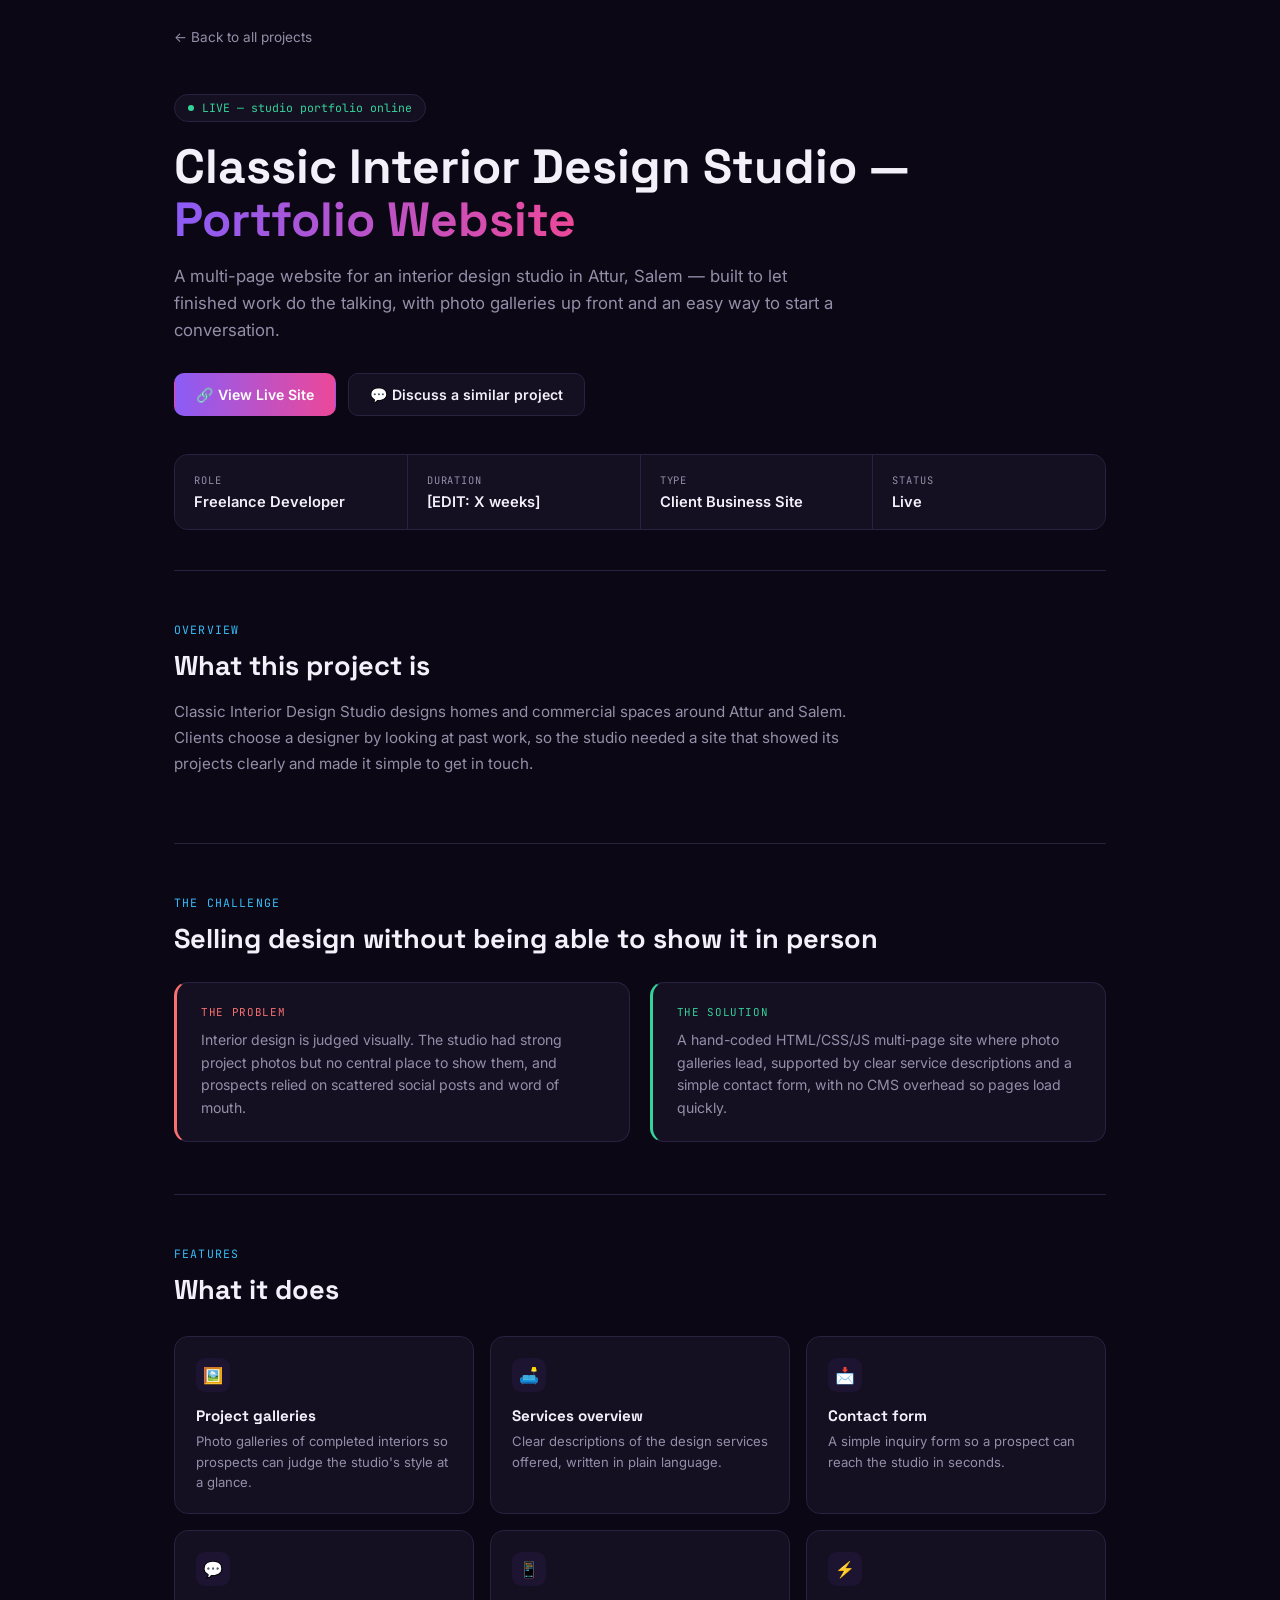
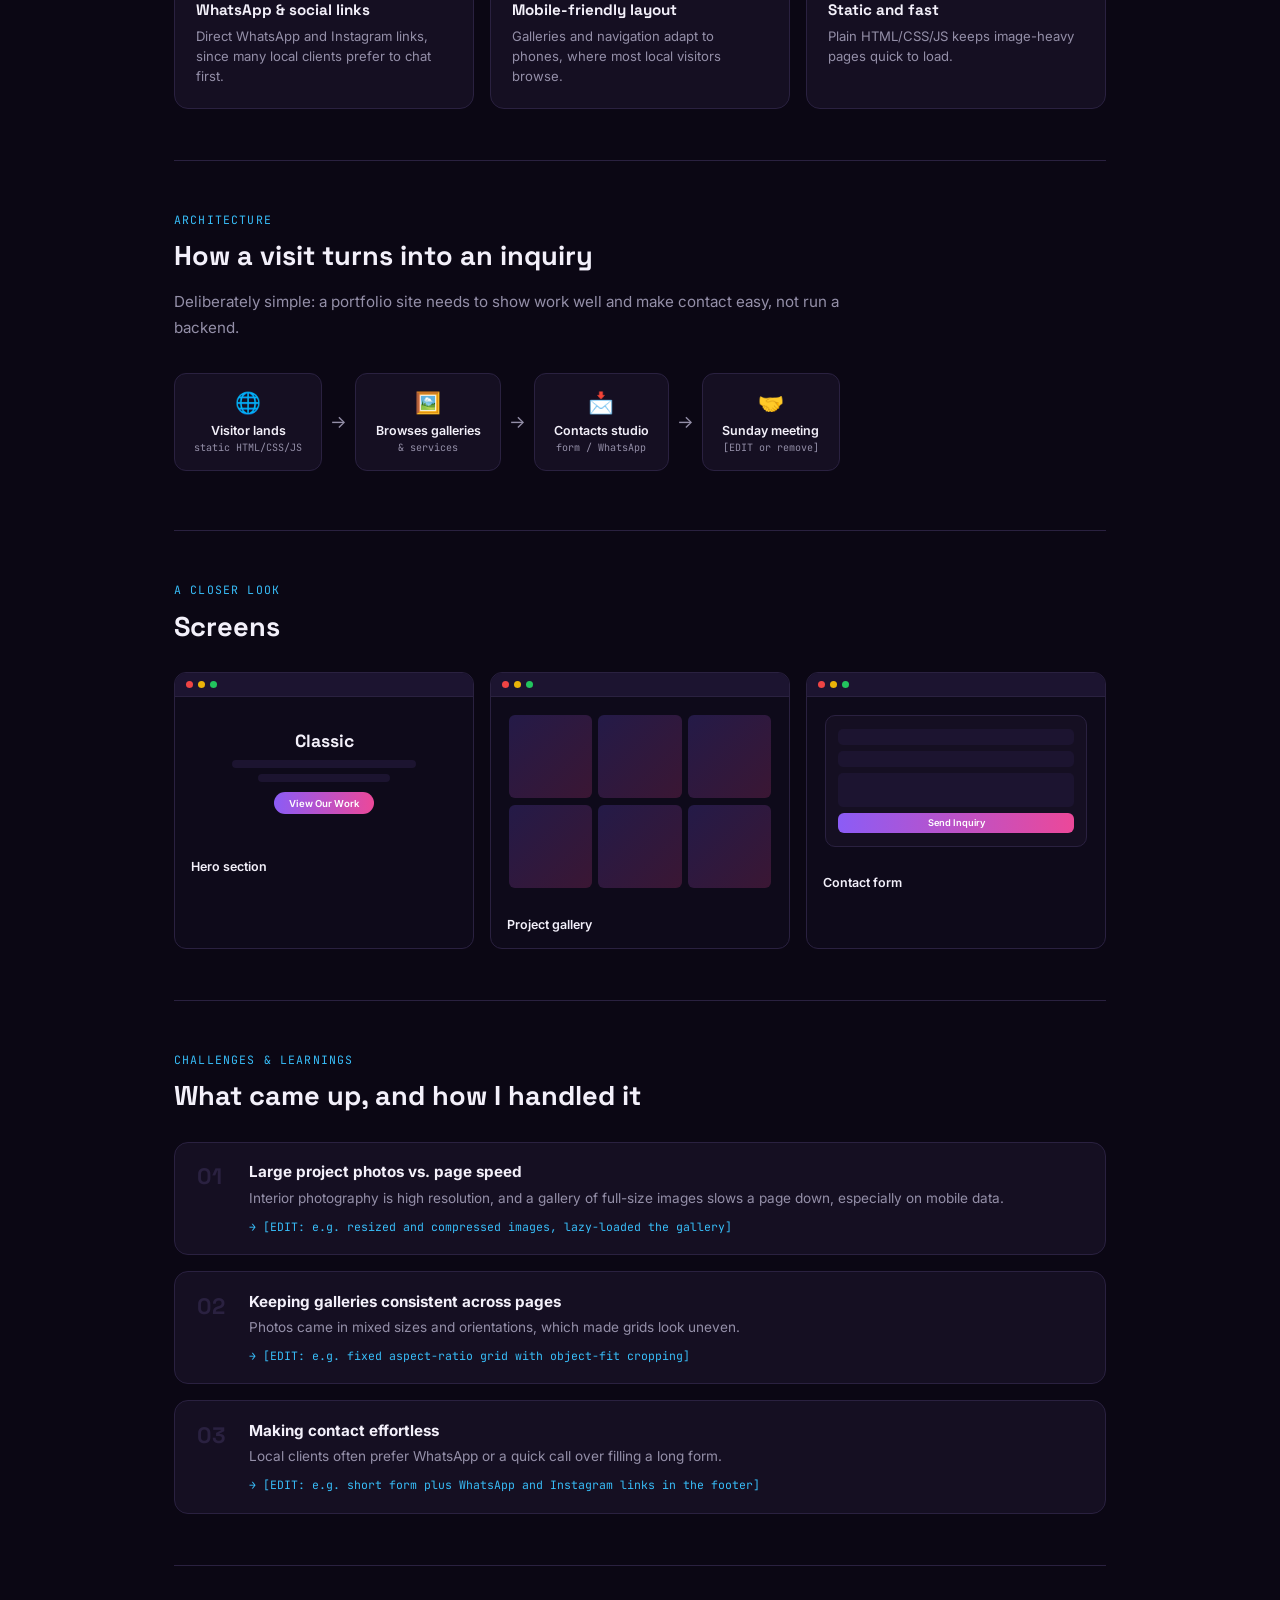
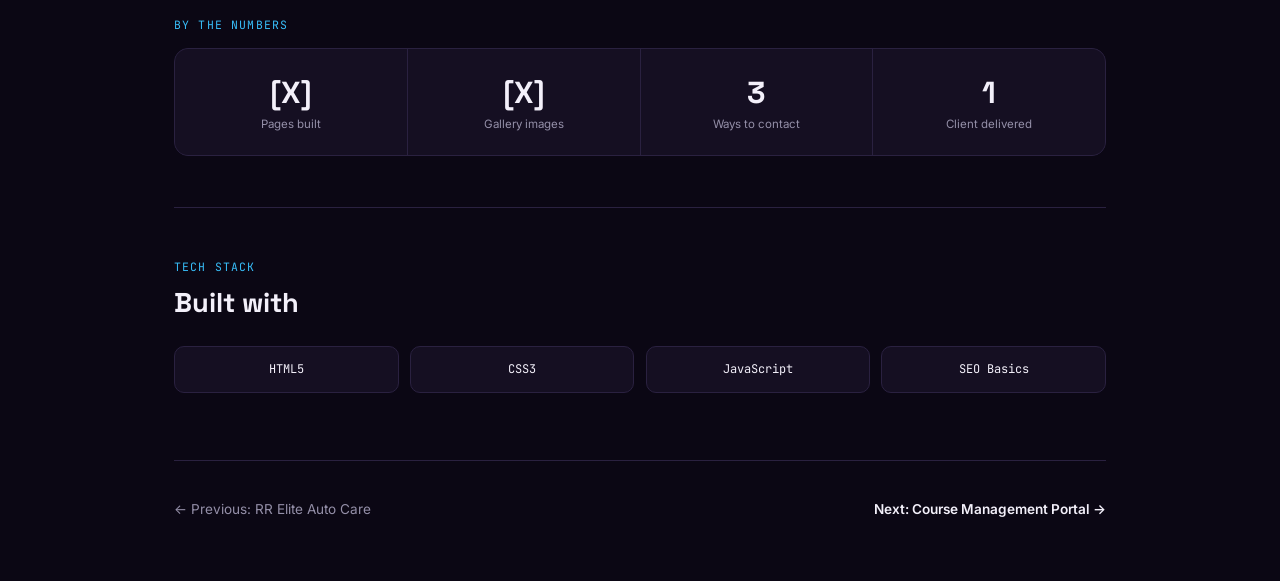
==== classic-interiors-case-study.html @ 4e55f2ac "Add files via upload" ====
<!DOCTYPE html>
<html lang="en">
<head>
<meta charset="UTF-8">
<meta name="viewport" content="width=device-width, initial-scale=1.0">
<title>Classic Interior Design Studio — Case Study</title>
<link rel="preconnect" href="https://fonts.googleapis.com">
<link href="https://fonts.googleapis.com/css2?family=Space+Grotesk:wght@500;700&family=Inter:wght@400;500;600&family=JetBrains+Mono:wght@400;500&display=swap" rel="stylesheet">
<style>
  :root{
    --bg:#0b0714; --surface:#150f22; --surface-2:#1c1430; --border:#2a2140;
    --text:#f3f0fa; --muted:#948fa8; --violet:#8b5cf6; --pink:#ec4899;
    --cyan:#38bdf8; --green:#34d399; --amber:#fbbf24;
  }
  *{box-sizing:border-box;}
  body{margin:0; background:var(--bg); color:var(--text); font-family:'Inter',sans-serif;}
  h1,h2,h3{font-family:'Space Grotesk',sans-serif; font-weight:700; margin:0;}
  .grad{background:linear-gradient(90deg,var(--violet),var(--pink)); -webkit-background-clip:text; background-clip:text; color:transparent;}
  .wrap{max-width:980px; margin:0 auto; padding:0 1.5rem;}
  a{color:inherit;}

  .backnav{padding:1.6rem 0 0;}
  .backlink{display:inline-flex; align-items:center; gap:0.4rem; font-size:0.85rem; color:var(--muted); text-decoration:none;}
  .backlink:hover{color:var(--text);}

  .hero{padding:3rem 0 2.5rem; border-bottom:1px solid var(--border);}
  .status{display:inline-flex; align-items:center; gap:0.5rem; font-family:'JetBrains Mono',monospace; font-size:0.72rem; color:var(--green); border:1px solid var(--border); background:var(--surface); padding:0.35rem 0.8rem; border-radius:20px; margin-bottom:1.2rem;}
  .dot{width:6px; height:6px; border-radius:50%; background:var(--green); animation:pulse 2s infinite;}
  @keyframes pulse{0%{box-shadow:0 0 0 0 rgba(52,211,153,.5);} 70%{box-shadow:0 0 0 8px rgba(52,211,153,0);} 100%{box-shadow:0 0 0 0 rgba(52,211,153,0);}}
  .hero h1{font-size:clamp(2rem,4.6vw,3rem); line-height:1.1; margin-bottom:0.9rem;}
  .hero .tagline{font-size:1.05rem; color:var(--muted); max-width:60ch; line-height:1.6; margin-bottom:1.8rem;}
  .cta-row{display:flex; flex-wrap:wrap; gap:0.8rem;}
  .btn{display:inline-flex; align-items:center; gap:0.5rem; font-size:0.88rem; font-weight:600; padding:0.75rem 1.3rem; border-radius:10px; text-decoration:none; border:1px solid transparent;}
  .btn-primary{background:linear-gradient(90deg,var(--violet),var(--pink)); color:#fff;}
  .btn-ghost{background:var(--surface); border-color:var(--border); color:var(--text);}
  .btn-ghost:hover{border-color:var(--violet);}

  .facts{display:grid; grid-template-columns:repeat(4,1fr); gap:1px; background:var(--border); border:1px solid var(--border); border-radius:14px; overflow:hidden; margin-top:2.4rem;}
  .fact{background:var(--surface); padding:1.1rem 1.2rem;}
  .fact .label{font-family:'JetBrains Mono',monospace; font-size:0.65rem; letter-spacing:0.08em; color:var(--muted); text-transform:uppercase; margin-bottom:0.4rem;}
  .fact .value{font-size:0.92rem; font-weight:600;}

  section.block{padding:3.2rem 0;}
  section.block.bordered{border-top:1px solid var(--border);}
  .eyebrow-sm{font-family:'JetBrains Mono',monospace; font-size:0.72rem; letter-spacing:0.1em; color:var(--cyan); text-transform:uppercase; margin-bottom:0.7rem;}
  .h-block{font-size:1.7rem; margin-bottom:1rem;}
  .p-block{color:var(--muted); font-size:0.95rem; line-height:1.7; max-width:72ch;}

  .ps-grid{display:grid; grid-template-columns:1fr 1fr; gap:1.2rem; margin-top:1.6rem;}
  .ps-card{background:var(--surface); border:1px solid var(--border); border-radius:14px; padding:1.4rem 1.5rem;}
  .ps-card.problem{border-left:3px solid #f87171;}
  .ps-card.solution{border-left:3px solid var(--green);}
  .ps-tag{font-family:'JetBrains Mono',monospace; font-size:0.68rem; letter-spacing:0.06em; margin-bottom:0.6rem; display:block;}
  .problem .ps-tag{color:#f87171;} .solution .ps-tag{color:var(--green);}
  .ps-card p{font-size:0.88rem; color:var(--muted); line-height:1.6; margin:0;}

  .feat-grid{display:grid; grid-template-columns:repeat(3,1fr); gap:1rem; margin-top:1.8rem;}
  .feat{background:var(--surface); border:1px solid var(--border); border-radius:14px; padding:1.3rem;}
  .feat .icon{width:34px; height:34px; border-radius:9px; background:var(--surface-2); display:flex; align-items:center; justify-content:center; margin-bottom:0.9rem; font-size:1rem;}
  .feat h4{font-family:'Space Grotesk',sans-serif; font-size:0.95rem; margin:0 0 0.4rem;}
  .feat p{font-size:0.82rem; color:var(--muted); line-height:1.55; margin:0;}

  .flow{display:flex; align-items:center; gap:0.5rem; margin-top:2rem; overflow-x:auto; padding-bottom:0.5rem;}
  .flow-step{flex-shrink:0; background:var(--surface); border:1px solid var(--border); border-radius:12px; padding:1rem 1.2rem; text-align:center; min-width:130px;}
  .flow-step .fs-icon{font-size:1.3rem; margin-bottom:0.5rem;}
  .flow-step .fs-label{font-size:0.78rem; font-weight:600;}
  .flow-step .fs-sub{font-family:'JetBrains Mono',monospace; font-size:0.63rem; color:var(--muted); margin-top:0.2rem;}
  .flow-arrow{flex-shrink:0; color:var(--muted); font-size:1.1rem;}

  .gallery{display:grid; grid-template-columns:repeat(3,1fr); gap:1rem; margin-top:1.8rem;}
  .screen{background:#0e0a1a; border:1px solid var(--border); border-radius:12px; overflow:hidden;}
  .screen-top{display:flex; gap:5px; padding:0.5rem 0.7rem; background:var(--surface-2); border-bottom:1px solid var(--border);}
  .sd{width:7px;height:7px;border-radius:50%;} .sd.r{background:#ef4444;} .sd.y{background:#eab308;} .sd.g{background:#22c55e;}
  .screen-body{padding:1.1rem; min-height:150px; display:flex; align-items:center; justify-content:center;}
  .screen-label{padding:0.7rem 1rem 1rem; font-size:0.78rem; font-weight:600;}
  .hero-mock{width:100%; text-align:center;}
  .hero-mock .logo{font-family:'Space Grotesk',sans-serif; font-size:1.1rem; font-weight:700; margin-bottom:0.5rem;}
  .hero-mock .line{height:8px; border-radius:4px; background:var(--surface-2); margin:0 auto 6px; }
  .hero-mock .line.w1{width:70%;} .hero-mock .line.w2{width:50%;}
  .hero-mock .cta{margin:10px auto 0; width:100px; height:22px; border-radius:20px; background:linear-gradient(90deg,var(--violet),var(--pink)); font-size:0.6rem; display:flex; align-items:center; justify-content:center; color:#fff; font-weight:600;}
  .svc-mock{display:grid; grid-template-columns:1fr 1fr; gap:0.4rem; width:100%;}
  .svc-cell{border-radius:6px; background:linear-gradient(135deg,#7c5cff33,#ec489933); padding:0.55rem 0.5rem; font-size:0.6rem; font-weight:600; text-align:center;}
  .contact-mock{width:100%; background:var(--surface); border:1px solid var(--border); border-radius:10px; padding:0.8rem;}
  .cf-field{height:16px; border-radius:5px; background:var(--surface-2); margin-bottom:6px;}
  .cf-btn{margin-top:4px; background:linear-gradient(90deg,var(--violet),var(--pink)); border-radius:6px; height:20px; font-size:0.58rem; display:flex; align-items:center; justify-content:center; color:#fff; font-weight:600;}

  .chal-list{display:flex; flex-direction:column; gap:1rem; margin-top:1.8rem;}
  .chal{display:flex; gap:1rem; background:var(--surface); border:1px solid var(--border); border-radius:14px; padding:1.2rem 1.4rem;}
  .chal .num{font-family:'Space Grotesk',sans-serif; font-weight:700; font-size:1.4rem; color:var(--border); flex-shrink:0; width:2.2rem;}
  .chal h4{font-size:0.95rem; margin:0 0 0.4rem;}
  .chal p{font-size:0.85rem; color:var(--muted); line-height:1.6; margin:0;}
  .chal .fix{display:inline-block; margin-top:0.6rem; font-family:'JetBrains Mono',monospace; font-size:0.72rem; color:var(--cyan);}

  .stats-strip{display:grid; grid-template-columns:repeat(4,1fr); gap:1px; background:var(--border); border:1px solid var(--border); border-radius:14px; overflow:hidden; margin-top:1rem;}
  .stat{background:var(--surface); padding:1.5rem 1rem; text-align:center;}
  .stat .n{font-family:'Space Grotesk',sans-serif; font-size:1.9rem; font-weight:700;}
  .stat .l{font-size:0.72rem; color:var(--muted); margin-top:0.3rem;}

  .stack-grid{display:grid; grid-template-columns:repeat(4,1fr); gap:0.7rem; margin-top:1.6rem;}
  .stack-item{background:var(--surface); border:1px solid var(--border); border-radius:10px; padding:0.9rem; text-align:center; font-family:'JetBrains Mono',monospace; font-size:0.75rem;}

  .foot-nav{display:flex; justify-content:space-between; align-items:center; padding:2.5rem 0 4rem; border-top:1px solid var(--border); margin-top:1rem;}
  .foot-link{font-size:0.85rem; color:var(--muted); text-decoration:none; display:flex; align-items:center; gap:0.4rem;}
  .foot-link:hover{color:var(--text);}
  .foot-link.next{color:var(--text); font-weight:600;}

  @media(max-width:820px){
    .facts, .stats-strip{grid-template-columns:repeat(2,1fr);}
    .feat-grid, .gallery, .stack-grid{grid-template-columns:1fr 1fr;}
    .ps-grid{grid-template-columns:1fr;}
  }
  .gal-grid{display:grid; grid-template-columns:repeat(3,1fr); gap:0.4rem; width:100%;}
  .gal-cell{aspect-ratio:1; border-radius:6px; background:linear-gradient(135deg,#7c5cff33,#ec489933);}
</style>
</head>
<body>
<div class="wrap">
  <div class="backnav"><a class="backlink" href="index.html#projects">← Back to all projects</a></div>

  <div class="hero">
    <div class="status"><span class="dot"></span>LIVE — studio portfolio online</div>
    <h1>Classic Interior Design Studio — <span class="grad">Portfolio Website</span></h1>
    <p class="tagline">A multi-page website for an interior design studio in Attur, Salem — built to let finished work do the talking, with photo galleries up front and an easy way to start a conversation.</p>
    <div class="cta-row">
      <a class="btn btn-primary" href="https://www.classicinteriordesignstudio.in" target="_blank" rel="noopener">🔗 View Live Site</a>
      <a class="btn btn-ghost" href="index.html#contact">💬 Discuss a similar project</a>
    </div>
    <div class="facts">
      <div class="fact"><div class="label">Role</div><div class="value">Freelance Developer</div></div>
      <div class="fact"><div class="label">Duration</div><div class="value">[EDIT: X weeks]</div></div>
      <div class="fact"><div class="label">Type</div><div class="value">Client Business Site</div></div>
      <div class="fact"><div class="label">Status</div><div class="value">Live</div></div>
    </div>
  </div>

  <section class="block">
    <div class="eyebrow-sm">Overview</div>
    <h2 class="h-block">What this project is</h2>
    <p class="p-block">Classic Interior Design Studio designs homes and commercial spaces around Attur and Salem. Clients choose a designer by looking at past work, so the studio needed a site that showed its projects clearly and made it simple to get in touch.</p>
  </section>

  <section class="block bordered">
    <div class="eyebrow-sm">The Challenge</div>
    <h2 class="h-block">Selling design without being able to show it in person</h2>
    <div class="ps-grid">
      <div class="ps-card problem">
        <span class="ps-tag">THE PROBLEM</span>
        <p>Interior design is judged visually. The studio had strong project photos but no central place to show them, and prospects relied on scattered social posts and word of mouth.</p>
      </div>
      <div class="ps-card solution">
        <span class="ps-tag">THE SOLUTION</span>
        <p>A hand-coded HTML/CSS/JS multi-page site where photo galleries lead, supported by clear service descriptions and a simple contact form, with no CMS overhead so pages load quickly.</p>
      </div>
    </div>
  </section>

  <section class="block bordered">
    <div class="eyebrow-sm">Features</div>
    <h2 class="h-block">What it does</h2>
    <!-- EDIT: keep only features that are really on the site -->
    <div class="feat-grid">
      <div class="feat"><div class="icon">🖼️</div><h4>Project galleries</h4><p>Photo galleries of completed interiors so prospects can judge the studio's style at a glance.</p></div>
      <div class="feat"><div class="icon">🛋️</div><h4>Services overview</h4><p>Clear descriptions of the design services offered, written in plain language.</p></div>
      <div class="feat"><div class="icon">📩</div><h4>Contact form</h4><p>A simple inquiry form so a prospect can reach the studio in seconds.</p></div>
      <div class="feat"><div class="icon">💬</div><h4>WhatsApp &amp; social links</h4><p>Direct WhatsApp and Instagram links, since many local clients prefer to chat first.</p></div>
      <div class="feat"><div class="icon">📱</div><h4>Mobile-friendly layout</h4><p>Galleries and navigation adapt to phones, where most local visitors browse.</p></div>
      <div class="feat"><div class="icon">⚡</div><h4>Static and fast</h4><p>Plain HTML/CSS/JS keeps image-heavy pages quick to load.</p></div>
    </div>
  </section>

  <section class="block bordered">
    <div class="eyebrow-sm">Architecture</div>
    <h2 class="h-block">How a visit turns into an inquiry</h2>
    <p class="p-block">Deliberately simple: a portfolio site needs to show work well and make contact easy, not run a backend.</p>
    <div class="flow">
      <div class="flow-step"><div class="fs-icon">🌐</div><div class="fs-label">Visitor lands</div><div class="fs-sub">static HTML/CSS/JS</div></div>
      <div class="flow-arrow">→</div>
      <div class="flow-step"><div class="fs-icon">🖼️</div><div class="fs-label">Browses galleries</div><div class="fs-sub">&amp; services</div></div>
      <div class="flow-arrow">→</div>
      <div class="flow-step"><div class="fs-icon">📩</div><div class="fs-label">Contacts studio</div><div class="fs-sub">form / WhatsApp</div></div>
      <div class="flow-arrow">→</div>
      <div class="flow-step"><div class="fs-icon">🤝</div><div class="fs-label">Sunday meeting</div><div class="fs-sub">[EDIT or remove]</div></div>
    </div>
  </section>

  <section class="block bordered">
    <div class="eyebrow-sm">A closer look</div>
    <h2 class="h-block">Screens</h2>
    <div class="gallery">
      <div class="screen">
        <div class="screen-top"><span class="sd r"></span><span class="sd y"></span><span class="sd g"></span></div>
        <div class="screen-body">
          <div class="hero-mock">
            <div class="logo">Classic</div>
            <div class="line w1"></div>
            <div class="line w2"></div>
            <div class="cta">View Our Work</div>
          </div>
        </div>
        <div class="screen-label">Hero section</div>
      </div>
      <div class="screen">
        <div class="screen-top"><span class="sd r"></span><span class="sd y"></span><span class="sd g"></span></div>
        <div class="screen-body">
          <div class="gal-grid">
            <div class="gal-cell"></div><div class="gal-cell"></div><div class="gal-cell"></div>
            <div class="gal-cell"></div><div class="gal-cell"></div><div class="gal-cell"></div>
          </div>
        </div>
        <div class="screen-label">Project gallery</div>
      </div>
      <div class="screen">
        <div class="screen-top"><span class="sd r"></span><span class="sd y"></span><span class="sd g"></span></div>
        <div class="screen-body">
          <div class="contact-mock">
            <div class="cf-field"></div>
            <div class="cf-field"></div>
            <div class="cf-field" style="height:34px"></div>
            <div class="cf-btn">Send Inquiry</div>
          </div>
        </div>
        <div class="screen-label">Contact form</div>
      </div>
    </div>
  </section>

  <section class="block bordered">
    <div class="eyebrow-sm">Challenges &amp; Learnings</div>
    <h2 class="h-block">What came up, and how I handled it</h2>
    <!-- EDIT: replace these with what actually happened on this project -->
    <div class="chal-list">
      <div class="chal">
        <div class="num">01</div>
        <div>
          <h4>Large project photos vs. page speed</h4>
          <p>Interior photography is high resolution, and a gallery of full-size images slows a page down, especially on mobile data.</p>
          <span class="fix">→ [EDIT: e.g. resized and compressed images, lazy-loaded the gallery]</span>
        </div>
      </div>
      <div class="chal">
        <div class="num">02</div>
        <div>
          <h4>Keeping galleries consistent across pages</h4>
          <p>Photos came in mixed sizes and orientations, which made grids look uneven.</p>
          <span class="fix">→ [EDIT: e.g. fixed aspect-ratio grid with object-fit cropping]</span>
        </div>
      </div>
      <div class="chal">
        <div class="num">03</div>
        <div>
          <h4>Making contact effortless</h4>
          <p>Local clients often prefer WhatsApp or a quick call over filling a long form.</p>
          <span class="fix">→ [EDIT: e.g. short form plus WhatsApp and Instagram links in the footer]</span>
        </div>
      </div>
    </div>
  </section>

  <section class="block bordered">
    <div class="eyebrow-sm">By the numbers</div>
    <div class="stats-strip">
      <div class="stat"><div class="n">[X]</div><div class="l">Pages built</div></div>
      <div class="stat"><div class="n">[X]</div><div class="l">Gallery images</div></div>
      <div class="stat"><div class="n">3</div><div class="l">Ways to contact</div></div>
      <div class="stat"><div class="n">1</div><div class="l">Client delivered</div></div>
    </div>
  </section>

  <section class="block bordered">
    <div class="eyebrow-sm">Tech Stack</div>
    <h2 class="h-block">Built with</h2>
    <div class="stack-grid">
      <div class="stack-item">HTML5</div>
      <div class="stack-item">CSS3</div>
      <div class="stack-item">JavaScript</div>
      <div class="stack-item">SEO Basics</div>
    </div>
  </section>

  <div class="foot-nav">
    <a class="foot-link" href="rr-elite-case-study.html">← Previous: RR Elite Auto Care</a>
    <a class="foot-link next" href="course-portal-case-study.html">Next: Course Management Portal →</a>
  </div>
</div>
</body>
</html>
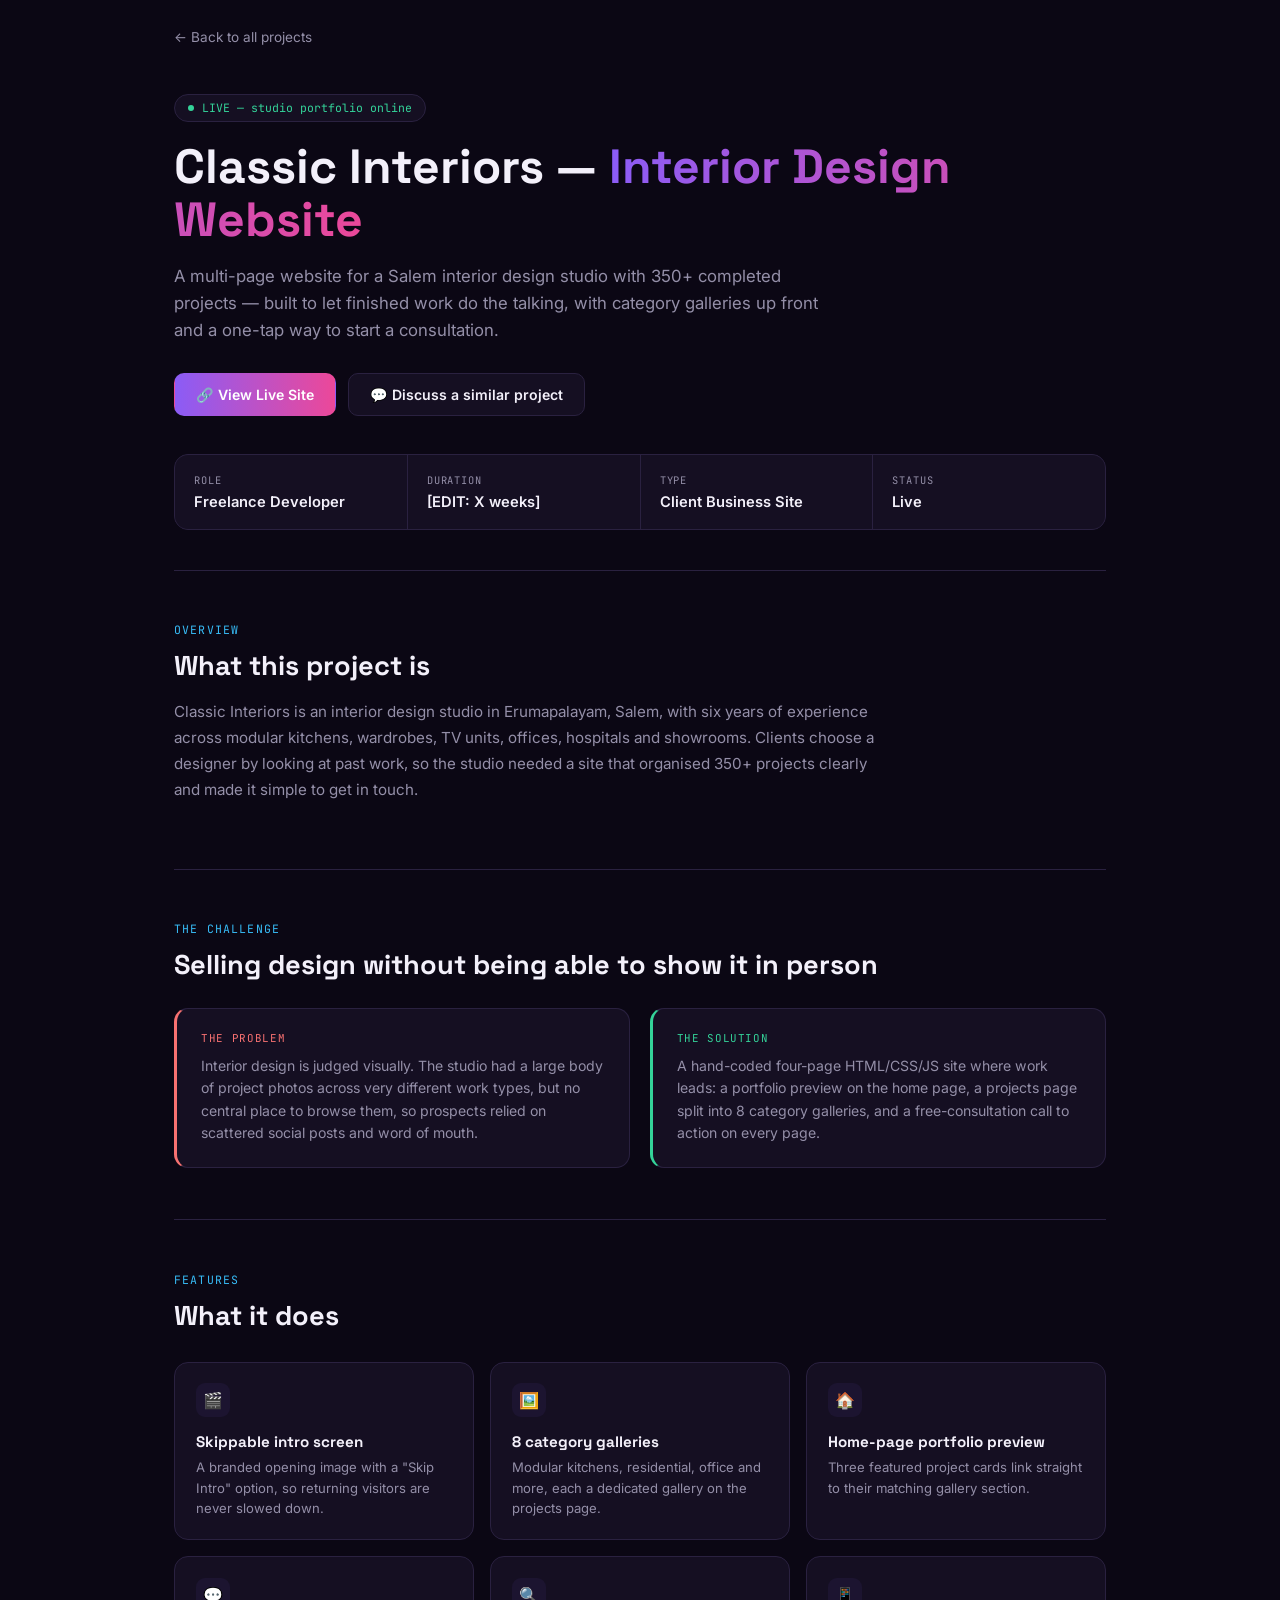
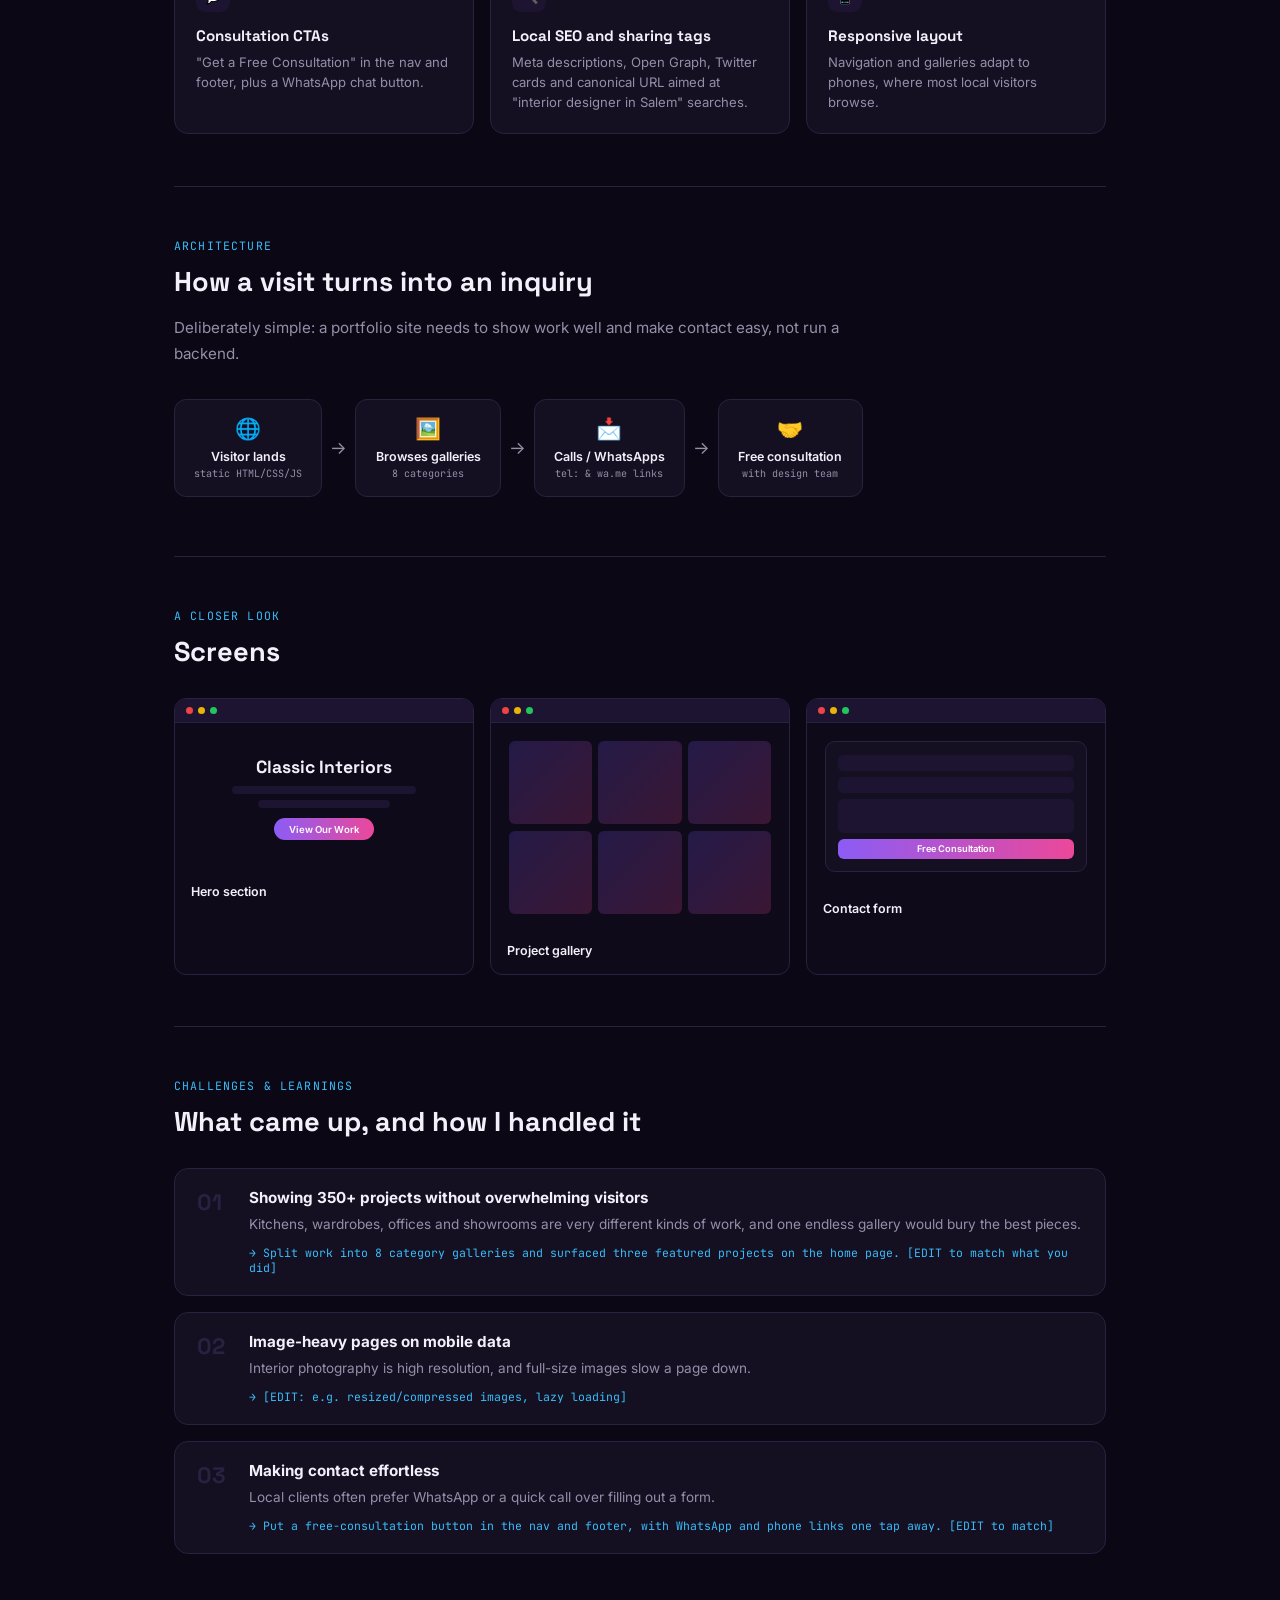
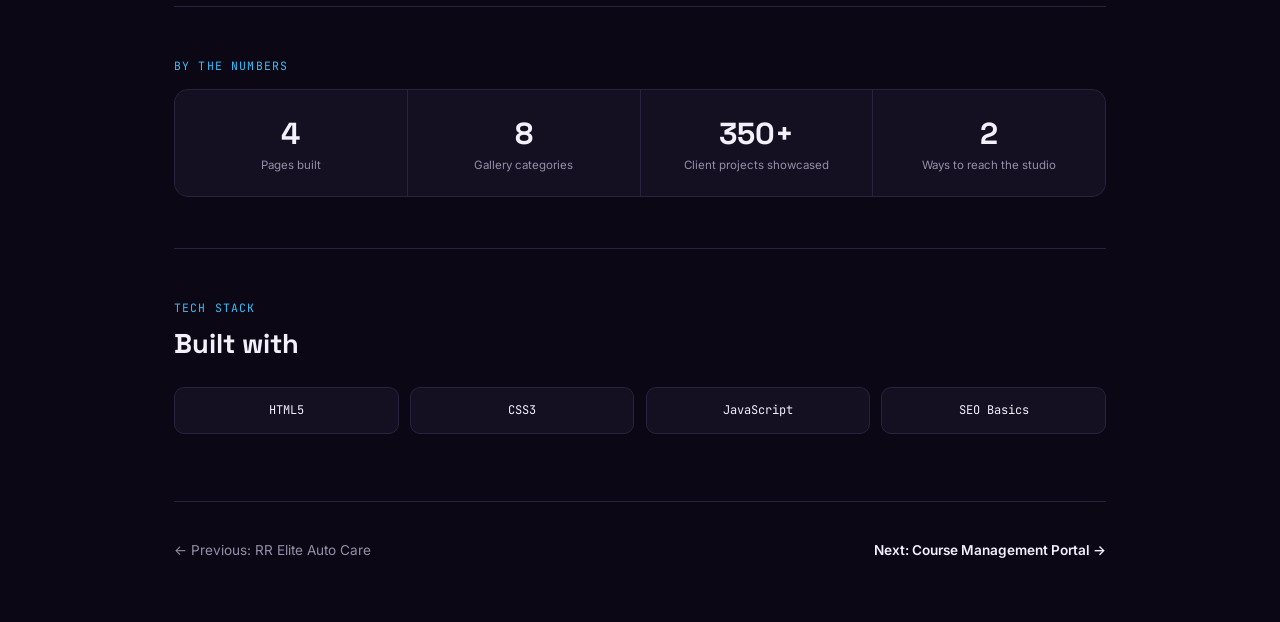
==== commit f98166d3: "Add files via upload" ====
--- a/classic-interiors-case-study.html
+++ b/classic-interiors-case-study.html
@@ -3,7 +3,7 @@
 <head>
 <meta charset="UTF-8">
 <meta name="viewport" content="width=device-width, initial-scale=1.0">
-<title>Classic Interior Design Studio — Case Study</title>
+<title>Classic Interiors — Case Study</title>
 <link rel="preconnect" href="https://fonts.googleapis.com">
 <link href="https://fonts.googleapis.com/css2?family=Space+Grotesk:wght@500;700&family=Inter:wght@400;500;600&family=JetBrains+Mono:wght@400;500&display=swap" rel="stylesheet">
 <style>
@@ -119,10 +119,10 @@
 
   <div class="hero">
     <div class="status"><span class="dot"></span>LIVE — studio portfolio online</div>
-    <h1>Classic Interior Design Studio — <span class="grad">Portfolio Website</span></h1>
-    <p class="tagline">A multi-page website for an interior design studio in Attur, Salem — built to let finished work do the talking, with photo galleries up front and an easy way to start a conversation.</p>
+    <h1>Classic Interiors — <span class="grad">Interior Design Website</span></h1>
+    <p class="tagline">A multi-page website for a Salem interior design studio with 350+ completed projects — built to let finished work do the talking, with category galleries up front and a one-tap way to start a consultation.</p>
     <div class="cta-row">
-      <a class="btn btn-primary" href="https://www.classicinteriordesignstudio.in" target="_blank" rel="noopener">🔗 View Live Site</a>
+      <a class="btn btn-primary" href="https://www.classicinteriorsdesignstudio.in" target="_blank" rel="noopener">🔗 View Live Site</a>
       <a class="btn btn-ghost" href="index.html#contact">💬 Discuss a similar project</a>
     </div>
     <div class="facts">
@@ -136,7 +136,7 @@
   <section class="block">
     <div class="eyebrow-sm">Overview</div>
     <h2 class="h-block">What this project is</h2>
-    <p class="p-block">Classic Interior Design Studio designs homes and commercial spaces around Attur and Salem. Clients choose a designer by looking at past work, so the studio needed a site that showed its projects clearly and made it simple to get in touch.</p>
+    <p class="p-block">Classic Interiors is an interior design studio in Erumapalayam, Salem, with six years of experience across modular kitchens, wardrobes, TV units, offices, hospitals and showrooms. Clients choose a designer by looking at past work, so the studio needed a site that organised 350+ projects clearly and made it simple to get in touch.</p>
   </section>
 
   <section class="block bordered">
@@ -145,11 +145,11 @@
     <div class="ps-grid">
       <div class="ps-card problem">
         <span class="ps-tag">THE PROBLEM</span>
-        <p>Interior design is judged visually. The studio had strong project photos but no central place to show them, and prospects relied on scattered social posts and word of mouth.</p>
+        <p>Interior design is judged visually. The studio had a large body of project photos across very different work types, but no central place to browse them, so prospects relied on scattered social posts and word of mouth.</p>
       </div>
       <div class="ps-card solution">
         <span class="ps-tag">THE SOLUTION</span>
-        <p>A hand-coded HTML/CSS/JS multi-page site where photo galleries lead, supported by clear service descriptions and a simple contact form, with no CMS overhead so pages load quickly.</p>
+        <p>A hand-coded four-page HTML/CSS/JS site where work leads: a portfolio preview on the home page, a projects page split into 8 category galleries, and a free-consultation call to action on every page.</p>
       </div>
     </div>
   </section>
@@ -159,12 +159,12 @@
     <h2 class="h-block">What it does</h2>
     <!-- EDIT: keep only features that are really on the site -->
     <div class="feat-grid">
-      <div class="feat"><div class="icon">🖼️</div><h4>Project galleries</h4><p>Photo galleries of completed interiors so prospects can judge the studio's style at a glance.</p></div>
-      <div class="feat"><div class="icon">🛋️</div><h4>Services overview</h4><p>Clear descriptions of the design services offered, written in plain language.</p></div>
-      <div class="feat"><div class="icon">📩</div><h4>Contact form</h4><p>A simple inquiry form so a prospect can reach the studio in seconds.</p></div>
-      <div class="feat"><div class="icon">💬</div><h4>WhatsApp &amp; social links</h4><p>Direct WhatsApp and Instagram links, since many local clients prefer to chat first.</p></div>
-      <div class="feat"><div class="icon">📱</div><h4>Mobile-friendly layout</h4><p>Galleries and navigation adapt to phones, where most local visitors browse.</p></div>
-      <div class="feat"><div class="icon">⚡</div><h4>Static and fast</h4><p>Plain HTML/CSS/JS keeps image-heavy pages quick to load.</p></div>
+      <div class="feat"><div class="icon">🎬</div><h4>Skippable intro screen</h4><p>A branded opening image with a "Skip Intro" option, so returning visitors are never slowed down.</p></div>
+      <div class="feat"><div class="icon">🖼️</div><h4>8 category galleries</h4><p>Modular kitchens, residential, office and more, each a dedicated gallery on the projects page.</p></div>
+      <div class="feat"><div class="icon">🏠</div><h4>Home-page portfolio preview</h4><p>Three featured project cards link straight to their matching gallery section.</p></div>
+      <div class="feat"><div class="icon">💬</div><h4>Consultation CTAs</h4><p>"Get a Free Consultation" in the nav and footer, plus a WhatsApp chat button.</p></div>
+      <div class="feat"><div class="icon">🔍</div><h4>Local SEO and sharing tags</h4><p>Meta descriptions, Open Graph, Twitter cards and canonical URL aimed at "interior designer in Salem" searches.</p></div>
+      <div class="feat"><div class="icon">📱</div><h4>Responsive layout</h4><p>Navigation and galleries adapt to phones, where most local visitors browse.</p></div>
     </div>
   </section>
 
@@ -175,11 +175,11 @@
     <div class="flow">
       <div class="flow-step"><div class="fs-icon">🌐</div><div class="fs-label">Visitor lands</div><div class="fs-sub">static HTML/CSS/JS</div></div>
       <div class="flow-arrow">→</div>
-      <div class="flow-step"><div class="fs-icon">🖼️</div><div class="fs-label">Browses galleries</div><div class="fs-sub">&amp; services</div></div>
+      <div class="flow-step"><div class="fs-icon">🖼️</div><div class="fs-label">Browses galleries</div><div class="fs-sub">8 categories</div></div>
       <div class="flow-arrow">→</div>
-      <div class="flow-step"><div class="fs-icon">📩</div><div class="fs-label">Contacts studio</div><div class="fs-sub">form / WhatsApp</div></div>
+      <div class="flow-step"><div class="fs-icon">📩</div><div class="fs-label">Calls / WhatsApps</div><div class="fs-sub">tel: &amp; wa.me links</div></div>
       <div class="flow-arrow">→</div>
-      <div class="flow-step"><div class="fs-icon">🤝</div><div class="fs-label">Sunday meeting</div><div class="fs-sub">[EDIT or remove]</div></div>
+      <div class="flow-step"><div class="fs-icon">🤝</div><div class="fs-label">Free consultation</div><div class="fs-sub">with design team</div></div>
     </div>
   </section>
 
@@ -191,7 +191,7 @@
         <div class="screen-top"><span class="sd r"></span><span class="sd y"></span><span class="sd g"></span></div>
         <div class="screen-body">
           <div class="hero-mock">
-            <div class="logo">Classic</div>
+            <div class="logo">Classic Interiors</div>
             <div class="line w1"></div>
             <div class="line w2"></div>
             <div class="cta">View Our Work</div>
@@ -216,7 +216,7 @@
             <div class="cf-field"></div>
             <div class="cf-field"></div>
             <div class="cf-field" style="height:34px"></div>
-            <div class="cf-btn">Send Inquiry</div>
+            <div class="cf-btn">Free Consultation</div>
           </div>
         </div>
         <div class="screen-label">Contact form</div>
@@ -232,25 +232,25 @@
       <div class="chal">
         <div class="num">01</div>
         <div>
-          <h4>Large project photos vs. page speed</h4>
-          <p>Interior photography is high resolution, and a gallery of full-size images slows a page down, especially on mobile data.</p>
-          <span class="fix">→ [EDIT: e.g. resized and compressed images, lazy-loaded the gallery]</span>
+          <h4>Showing 350+ projects without overwhelming visitors</h4>
+          <p>Kitchens, wardrobes, offices and showrooms are very different kinds of work, and one endless gallery would bury the best pieces.</p>
+          <span class="fix">→ Split work into 8 category galleries and surfaced three featured projects on the home page. [EDIT to match what you did]</span>
         </div>
       </div>
       <div class="chal">
         <div class="num">02</div>
         <div>
-          <h4>Keeping galleries consistent across pages</h4>
-          <p>Photos came in mixed sizes and orientations, which made grids look uneven.</p>
-          <span class="fix">→ [EDIT: e.g. fixed aspect-ratio grid with object-fit cropping]</span>
+          <h4>Image-heavy pages on mobile data</h4>
+          <p>Interior photography is high resolution, and full-size images slow a page down.</p>
+          <span class="fix">→ [EDIT: e.g. resized/compressed images, lazy loading]</span>
         </div>
       </div>
       <div class="chal">
         <div class="num">03</div>
         <div>
           <h4>Making contact effortless</h4>
-          <p>Local clients often prefer WhatsApp or a quick call over filling a long form.</p>
-          <span class="fix">→ [EDIT: e.g. short form plus WhatsApp and Instagram links in the footer]</span>
+          <p>Local clients often prefer WhatsApp or a quick call over filling out a form.</p>
+          <span class="fix">→ Put a free-consultation button in the nav and footer, with WhatsApp and phone links one tap away. [EDIT to match]</span>
         </div>
       </div>
     </div>
@@ -259,10 +259,10 @@
   <section class="block bordered">
     <div class="eyebrow-sm">By the numbers</div>
     <div class="stats-strip">
-      <div class="stat"><div class="n">[X]</div><div class="l">Pages built</div></div>
-      <div class="stat"><div class="n">[X]</div><div class="l">Gallery images</div></div>
-      <div class="stat"><div class="n">3</div><div class="l">Ways to contact</div></div>
-      <div class="stat"><div class="n">1</div><div class="l">Client delivered</div></div>
+      <div class="stat"><div class="n">4</div><div class="l">Pages built</div></div>
+      <div class="stat"><div class="n">8</div><div class="l">Gallery categories</div></div>
+      <div class="stat"><div class="n">350+</div><div class="l">Client projects showcased</div></div>
+      <div class="stat"><div class="n">2</div><div class="l">Ways to reach the studio</div></div>
     </div>
   </section>
 
